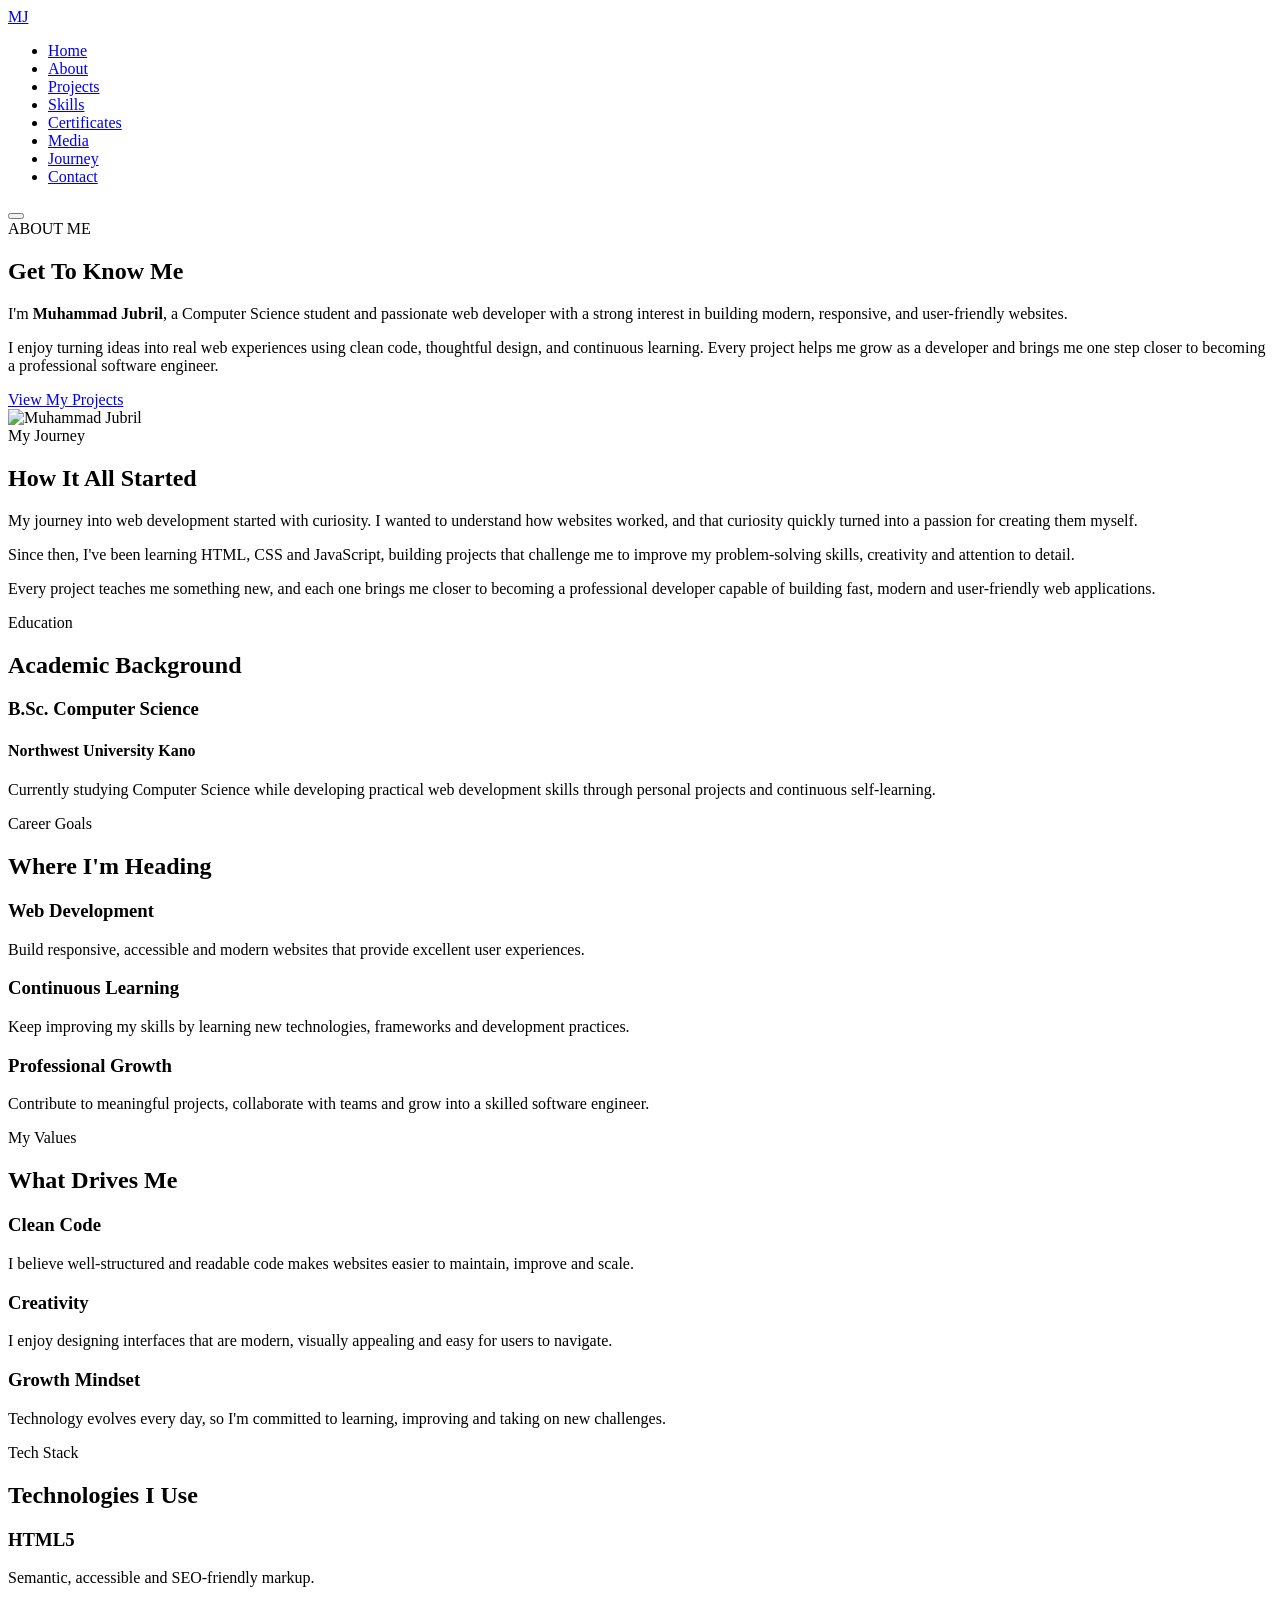
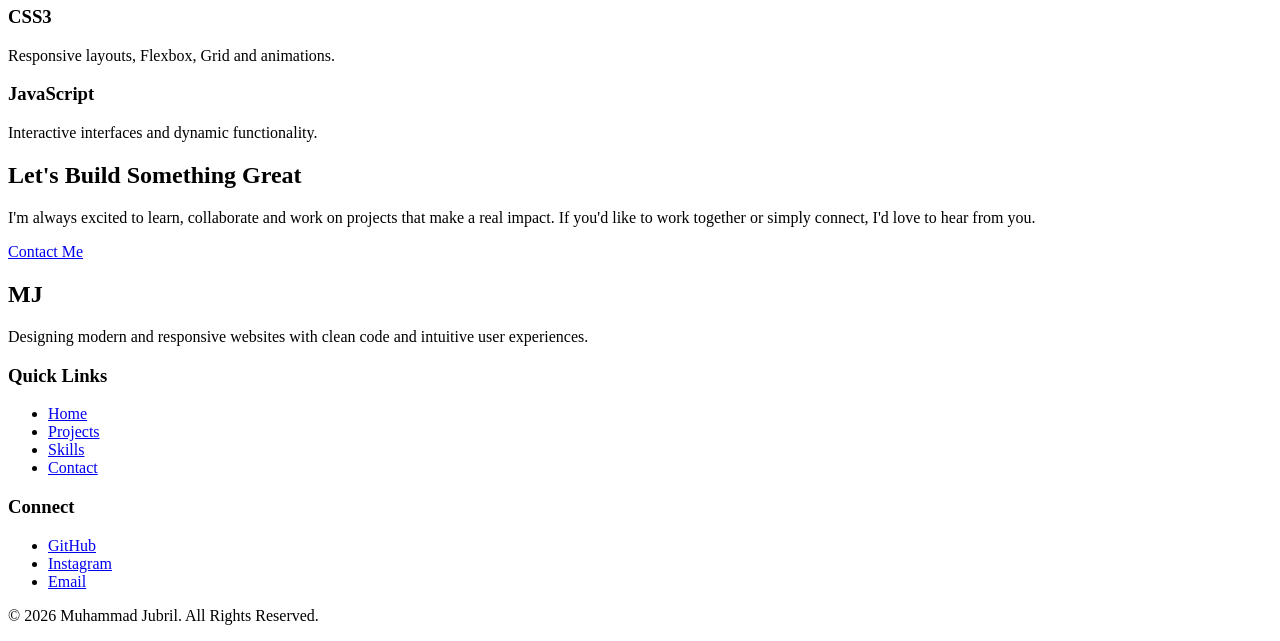
==== about.html @ e2e8fbe5 "Add files via upload" ====
<!DOCTYPE html>
<html lang="en">

<head>

    <meta charset="UTF-8">

    <meta name="viewport"
        content="width=device-width, initial-scale=1.0">

    <meta name="description"
        content="Learn more about Muhammad Jubril, Web Developer and Digital Designer.">

    <title>About | Muhammad Jubril</title>

    <link rel="stylesheet"
        href="css/style.css">

</head>

<body>

<header class="header">

    <div class="container">

        <nav class="navbar">

            <a href="index.html" class="logo">

                MJ

            </a>

            <ul class="nav-links">

                <li><a href="index.html">Home</a></li>

                <li><a href="about.html" class="active">About</a></li>

                <li><a href="projects.html">Projects</a></li>

                <li><a href="skills.html">Skills</a></li>

                <li><a href="certificates.html">Certificates</a></li>

                <li><a href="media.html">Media</a></li>

                <li><a href="journey.html">Journey</a></li>

                <li><a href="contact.html">Contact</a></li>

            </ul>

            <button class="menu-btn" aria-label="Toggle Menu">

                <span></span>
                <span></span>
                <span></span>

            </button>

        </nav>

    </div>

</header>



<main>

<section class="hero">

<div class="container hero-container">

<div class="hero-content">

<span class="section-tag">

ABOUT ME

</span>

<h1>

Get To Know Me

</h1>

<p class="hero-description">

I'm <strong>Muhammad Jubril</strong>, a Computer Science student and passionate web developer with a strong interest in building modern, responsive, and user-friendly websites.

</p>

<p class="hero-description">

I enjoy turning ideas into real web experiences using clean code, thoughtful design, and continuous learning. Every project helps me grow as a developer and brings me one step closer to becoming a professional software engineer.

</p>

<a href="projects.html" class="btn">

View My Projects

</a>

</div>

<div class="hero-image">

<div class="profile-card">

<img src="images/about.jpg"

alt="Muhammad Jubril">

</div>

</div>

</div>

</section>
<!-- =========================
                MY JOURNEY
        ========================== -->

        <section class="about-story">

            <div class="container">

                <div class="section-title">

                    <span>My Journey</span>

                    <h2>How It All Started</h2>

                </div>

                <div class="story-card">

                    <p>

                        My journey into web development started with curiosity.
                        I wanted to understand how websites worked, and that
                        curiosity quickly turned into a passion for creating
                        them myself.

                    </p>

                    <p>

                        Since then, I've been learning HTML, CSS and JavaScript,
                        building projects that challenge me to improve my
                        problem-solving skills, creativity and attention to
                        detail.

                    </p>

                    <p>

                        Every project teaches me something new, and each one
                        brings me closer to becoming a professional developer
                        capable of building fast, modern and user-friendly web
                        applications.

                    </p>

                </div>

            </div>

        </section>



        <!-- =========================
                EDUCATION
        ========================== -->

        <section class="education">

            <div class="container">

                <div class="section-title">

                    <span>Education</span>

                    <h2>Academic Background</h2>

                </div>

                <div class="timeline-card">

                    <h3>

                        B.Sc. Computer Science

                    </h3>

                    <h4>

                        Northwest University Kano

                    </h4>

                    <p>

                        Currently studying Computer Science while developing
                        practical web development skills through personal
                        projects and continuous self-learning.

                    </p>

                </div>

            </div>

        </section>



        <!-- =========================
                CAREER GOALS
        ========================== -->

        <section class="goals">

            <div class="container">

                <div class="section-title">

                    <span>Career Goals</span>

                    <h2>Where I'm Heading</h2>

                </div>

                <div class="goals-grid">

                    <div class="goal-card">

                        <h3>Web Development</h3>

                        <p>

                            Build responsive, accessible and modern websites
                            that provide excellent user experiences.

                        </p>

                    </div>

                    <div class="goal-card">

                        <h3>Continuous Learning</h3>

                        <p>

                            Keep improving my skills by learning new
                            technologies, frameworks and development practices.

                        </p>

                    </div>

                    <div class="goal-card">

                        <h3>Professional Growth</h3>

                        <p>

                            Contribute to meaningful projects, collaborate with
                            teams and grow into a skilled software engineer.

                        </p>

                    </div>

                </div>

            </div>

        </section>
        <!-- =========================
                MY VALUES
        ========================== -->

        <section class="values">

            <div class="container">

                <div class="section-title">

                    <span>My Values</span>

                    <h2>What Drives Me</h2>

                </div>

                <div class="goals-grid">

                    <div class="goal-card">

                        <h3>Clean Code</h3>

                        <p>

                            I believe well-structured and readable code makes
                            websites easier to maintain, improve and scale.

                        </p>

                    </div>

                    <div class="goal-card">

                        <h3>Creativity</h3>

                        <p>

                            I enjoy designing interfaces that are modern,
                            visually appealing and easy for users to navigate.

                        </p>

                    </div>

                    <div class="goal-card">

                        <h3>Growth Mindset</h3>

                        <p>

                            Technology evolves every day, so I'm committed to
                            learning, improving and taking on new challenges.

                        </p>

                    </div>

                </div>

            </div>

        </section>



        <!-- =========================
                TECHNOLOGIES
        ========================== -->

        <section class="tech-stack">

            <div class="container">

                <div class="section-title">

                    <span>Tech Stack</span>

                    <h2>Technologies I Use</h2>

                </div>

                <div class="skills-grid">

                    <div class="skill-card">
                        <h3>HTML5</h3>
                        <p>Semantic, accessible and SEO-friendly markup.</p>
                    </div>

                    <div class="skill-card">
                        <h3>CSS3</h3>
                        <p>Responsive layouts, Flexbox, Grid and animations.</p>
                    </div>

                    <div class="skill-card">
                        <h3>JavaScript</h3>
                        <p>Interactive interfaces and dynamic functionality.</p>
                    </div>

                </div>

            </div>

        </section>



        <!-- =========================
                CALL TO ACTION
        ========================== -->

        <section class="contact-cta">

            <div class="container">

                <div class="cta-box">

                    <h2>

                        Let's Build Something Great

                    </h2>

                    <p>

                        I'm always excited to learn, collaborate and work on
                        projects that make a real impact. If you'd like to work
                        together or simply connect, I'd love to hear from you.

                    </p>

                    <a href="contact.html" class="btn">

                        Contact Me

                    </a>

                </div>

            </div>

        </section>

    </main>



    <!-- =========================
                FOOTER
    ========================== -->

    <footer class="footer">

        <div class="container footer-container">

            <div>

                <h2 class="logo">MJ</h2>

                <p>

                    Designing modern and responsive websites with clean code
                    and intuitive user experiences.

                </p>

            </div>

            <div>

                <h3>Quick Links</h3>

                <ul>

                    <li><a href="index.html">Home</a></li>

                    <li><a href="projects.html">Projects</a></li>

                    <li><a href="skills.html">Skills</a></li>

                    <li><a href="contact.html">Contact</a></li>

                </ul>

            </div>

            <div>

                <h3>Connect</h3>

                <ul>

                    <li><a href="https://github.com/muhammad-jubril" target="_blank" rel="noopener">GitHub</a></li>

                    <li><a href="https://www.instagram.com/muhammad_.jubril?igsh=MW5jYTV4ZWEyenNybQ==" target="_blank" rel="noopener">Instagram</a></li>

                    <li><a href="mailto:muhammadjubril9000@gmail.com">Email</a></li>

                </ul>

            </div>

        </div>

        <div class="footer-bottom">

            <p>

                © 2026 Muhammad Jubril. All Rights Reserved.

            </p>

        </div>

    </footer>

    <script src="js/script.js"></script>

</body>

</html>
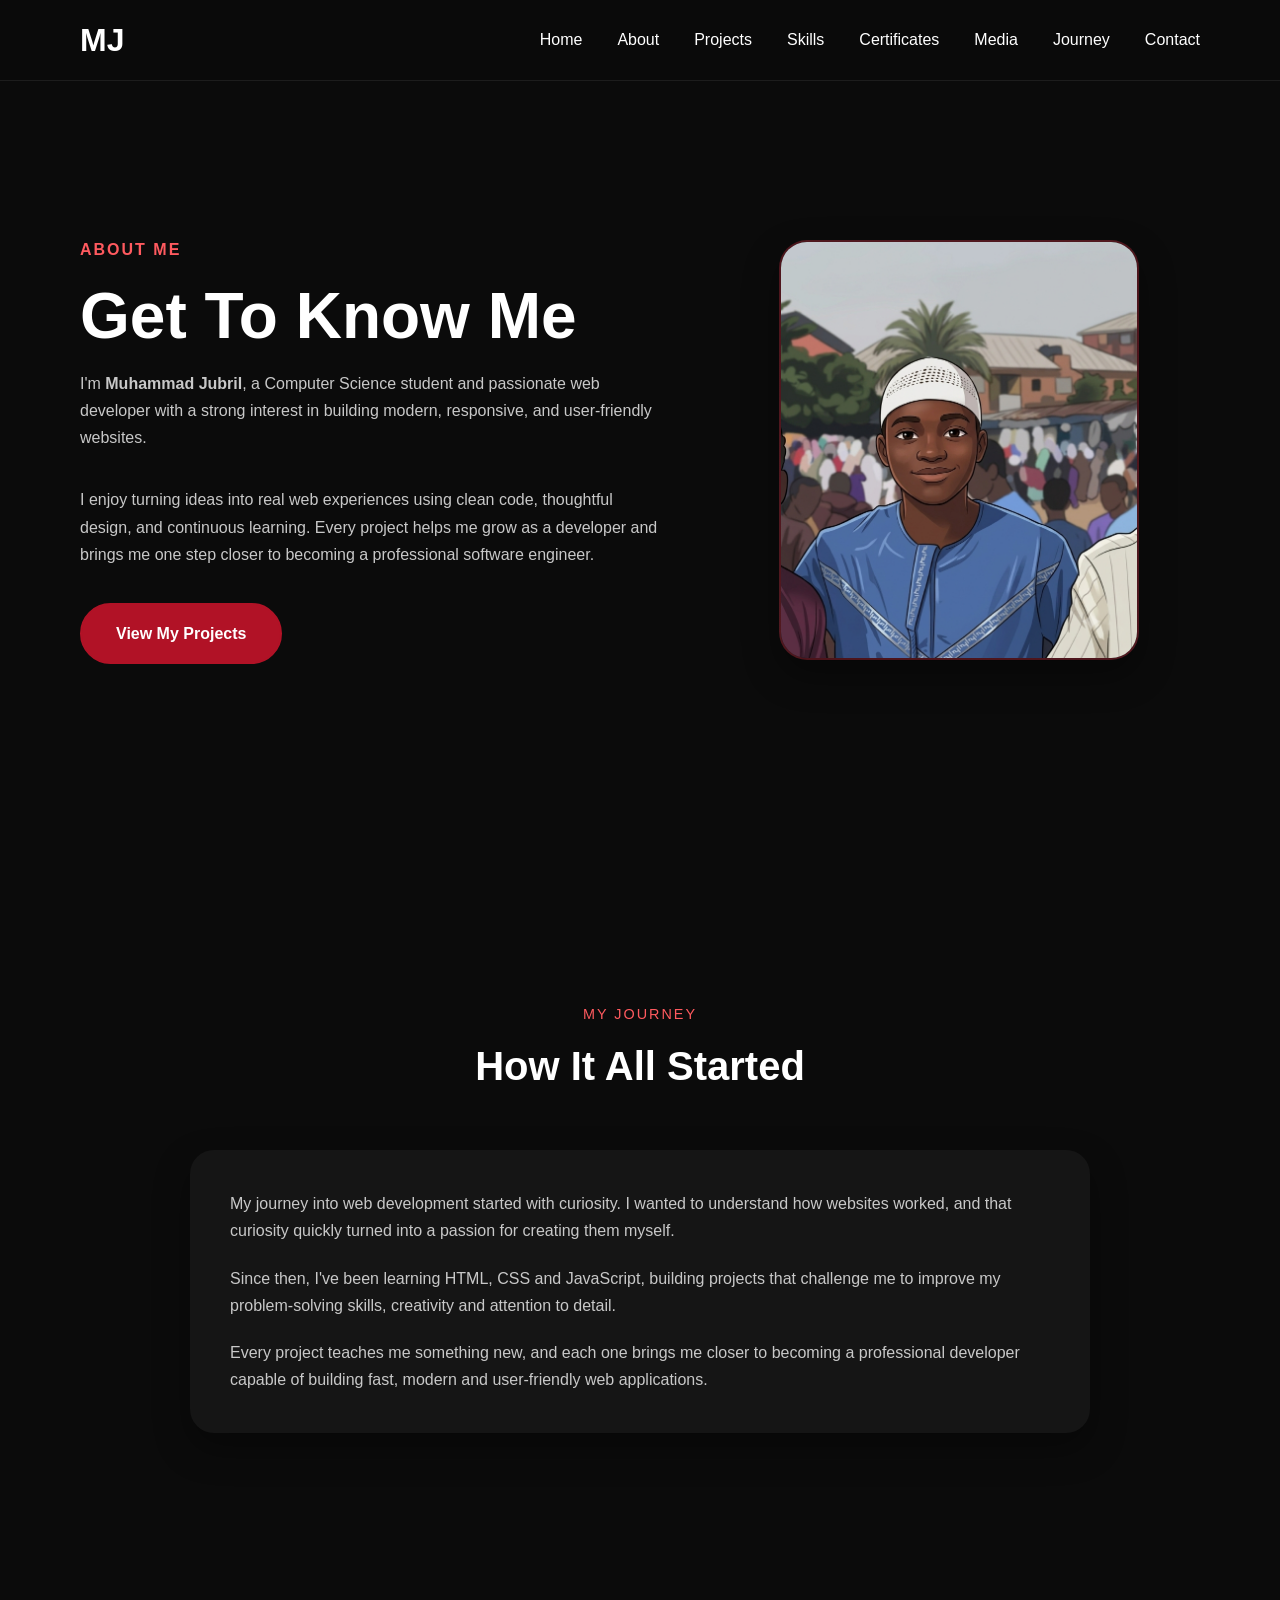
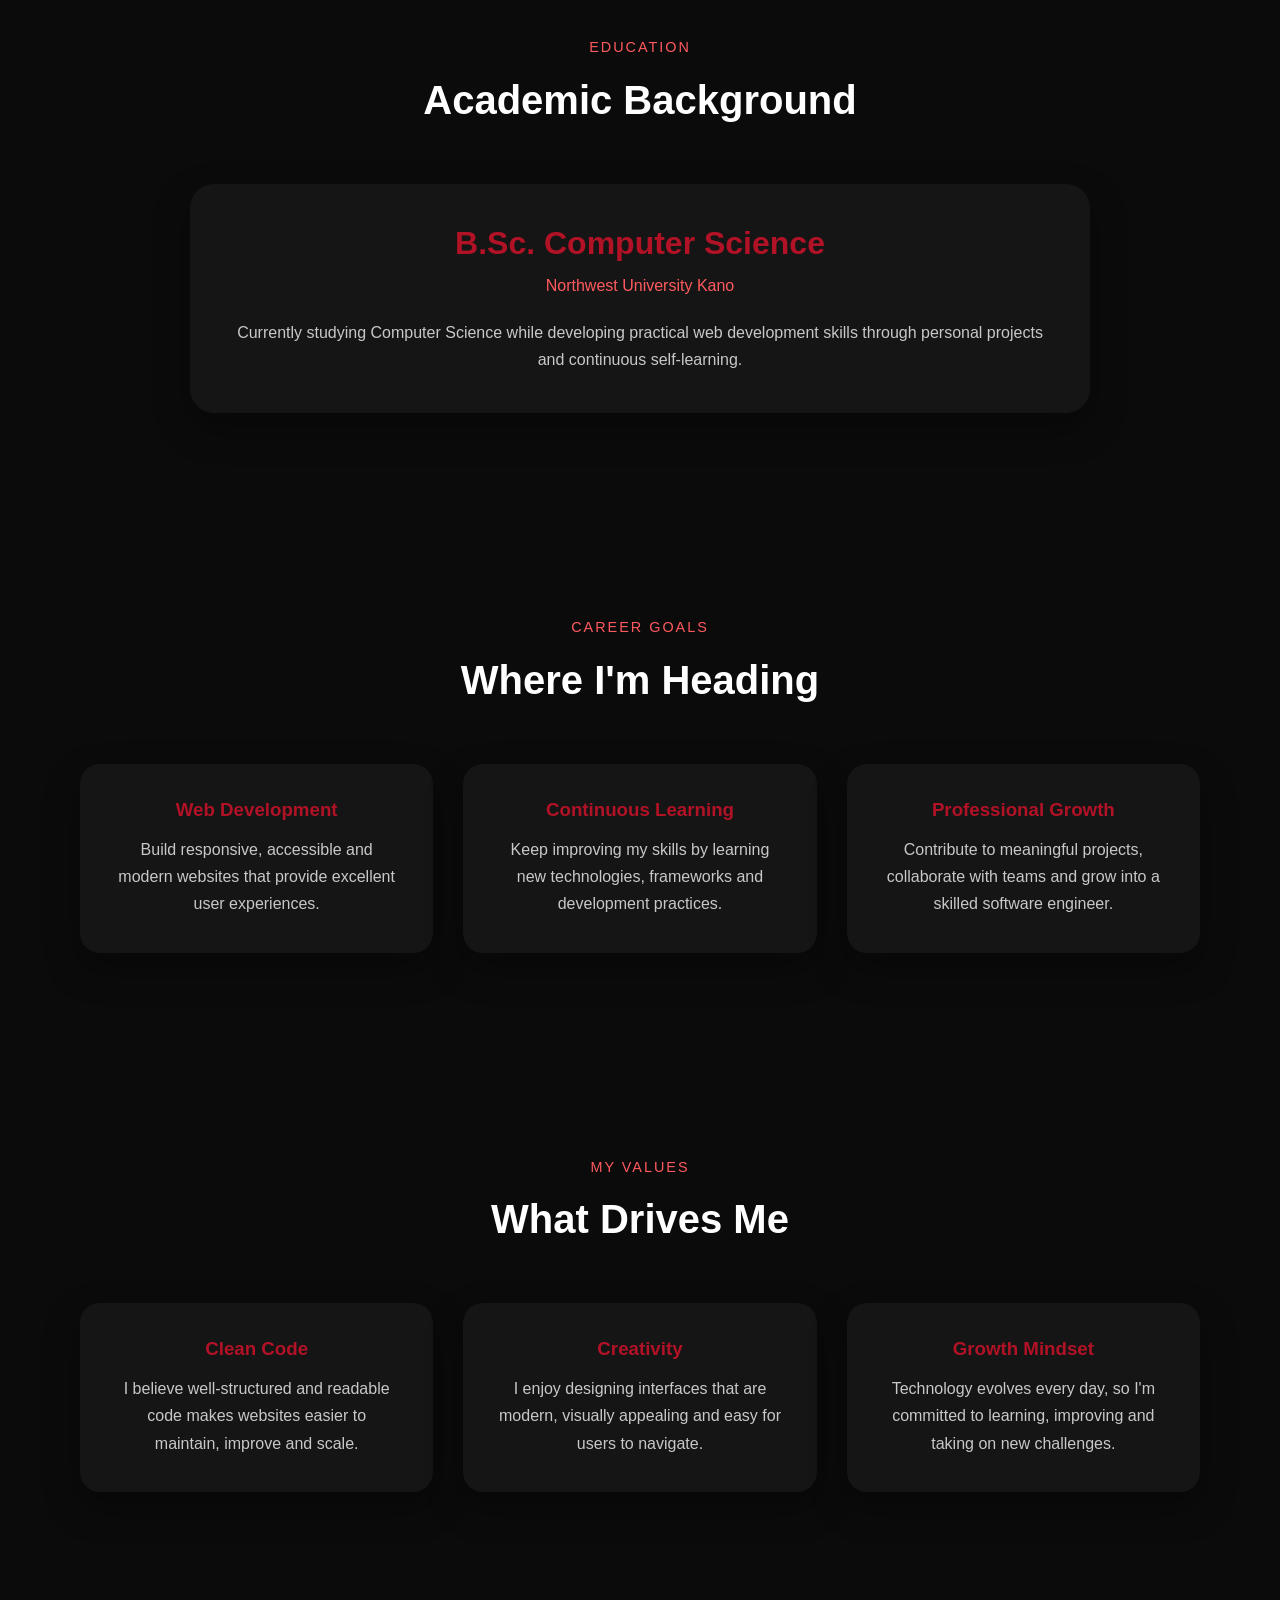
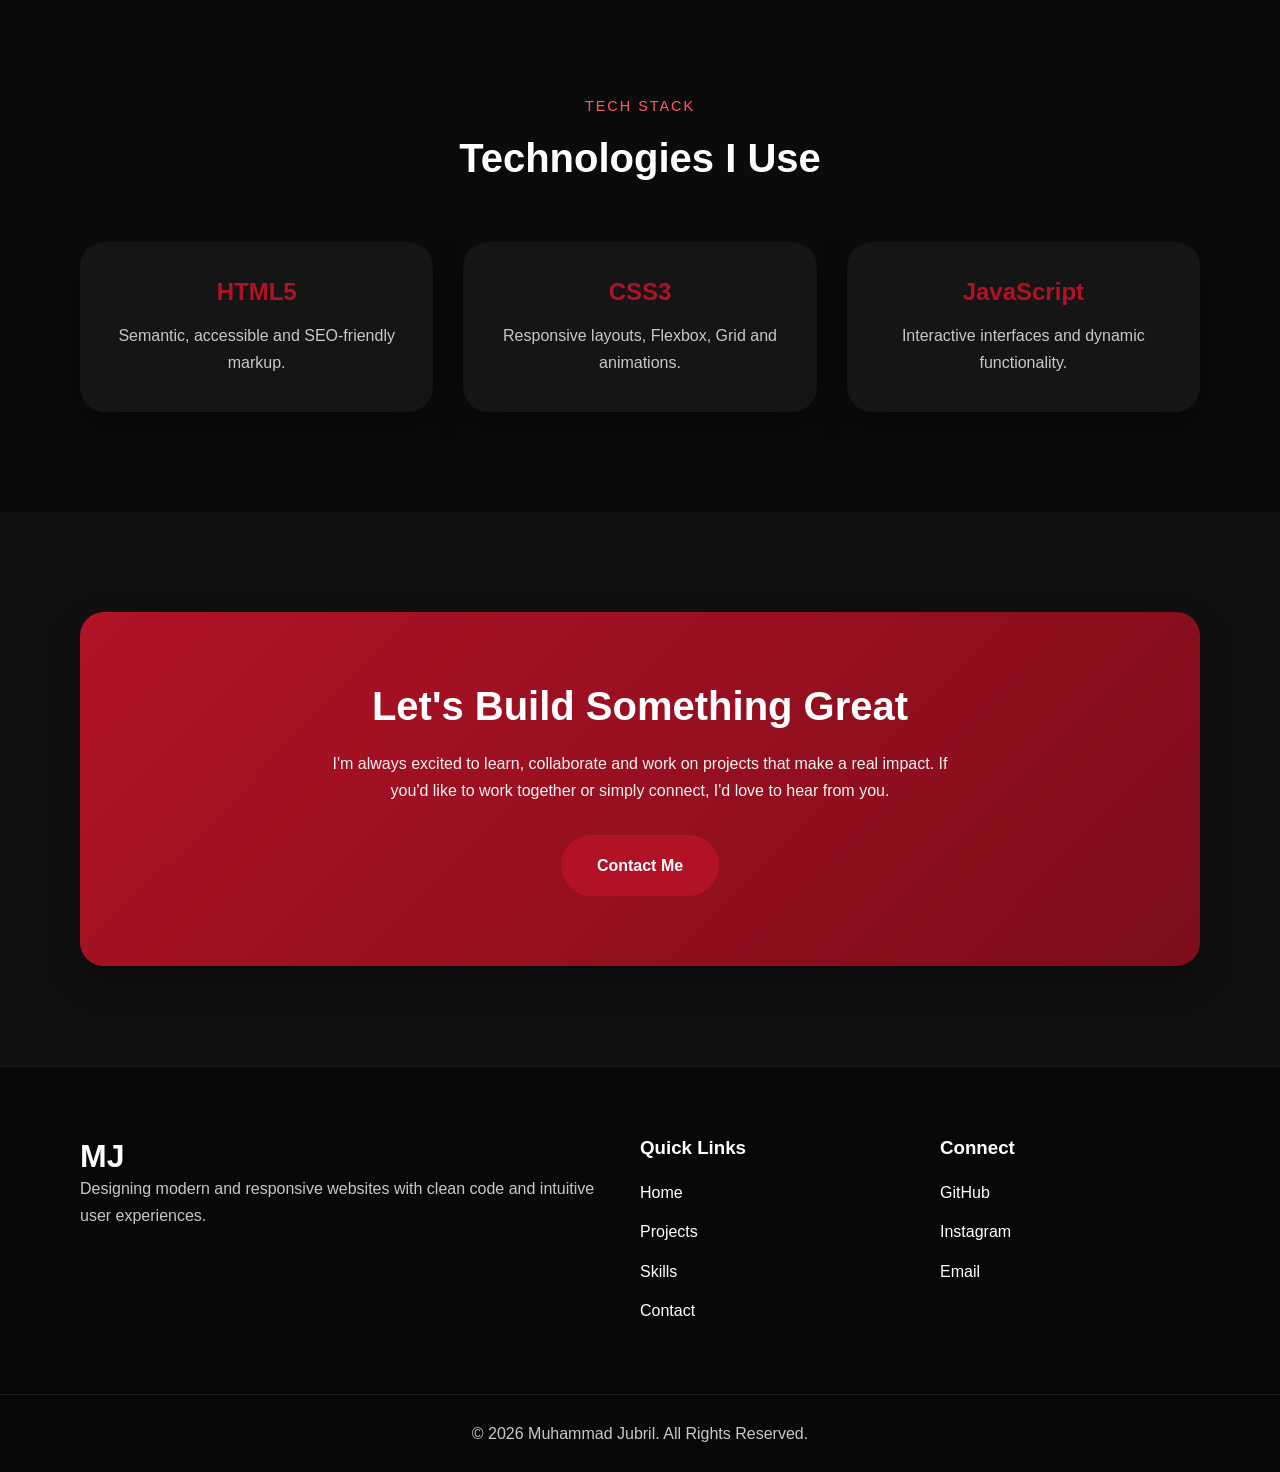
==== commit c5f6e652: "Add files via upload" ====
--- a/about.html
+++ b/about.html
@@ -12,6 +12,10 @@
         content="Learn more about Muhammad Jubril, Web Developer and Digital Designer.">
 
     <title>About | Muhammad Jubril</title>
+
+    <link rel="icon"
+        href="images/favicon.png"
+        type="image/png">
 
     <link rel="stylesheet"
         href="css/style.css">
--- a/css/style.css
+++ b/css/style.css
@@ -0,0 +1,1899 @@
+/*==================================================
+                    RESET
+==================================================*/
+
+*{
+    margin:0;
+    padding:0;
+    box-sizing:border-box;
+}
+
+html{
+    scroll-behavior:smooth;
+    overflow-x:hidden;
+}
+
+body{
+    font-family:Arial, Helvetica, sans-serif;
+    background:#0b0b0b;
+    color:#ffffff;
+    line-height:1.7;
+    overflow-x:hidden;
+}
+
+/*==================================================
+                ROOT VARIABLES
+==================================================*/
+
+:root{
+
+    --primary:#b11226;
+    --secondary:#ff5a5f;
+    --accent:#ffb347;
+
+    --bg:#0b0b0b;
+    --surface:#151515;
+    --surface-light:#1d1d1d;
+
+    --text:#ffffff;
+    --text-light:#c8c8c8;
+
+    --border:rgba(255,255,255,.08);
+
+    --shadow:0 15px 35px rgba(0,0,0,.35);
+
+    --radius:18px;
+
+    --transition:.35s ease;
+
+}
+
+/*==================================================
+                GLOBAL
+==================================================*/
+
+.container{
+
+    width:min(1120px,90%);
+    margin:auto;
+
+}
+
+section{
+
+    padding:100px 0;
+
+}
+
+img{
+
+    width:100%;
+    display:block;
+
+}
+
+a{
+
+    text-decoration:none;
+    color:inherit;
+
+}
+
+ul{
+
+    list-style:none;
+
+}
+
+h1,h2,h3{
+
+    line-height:1.2;
+
+}
+
+p{
+
+    color:var(--text-light);
+
+}
+
+.section-tag{
+
+    display:inline-block;
+
+    color:var(--secondary);
+
+    font-weight:bold;
+
+    text-transform:uppercase;
+
+    letter-spacing:2px;
+
+    margin-bottom:15px;
+
+}
+
+.section-title{
+
+    text-align:center;
+
+    margin-bottom:60px;
+
+}
+
+.section-title span{
+
+    color:var(--secondary);
+
+    text-transform:uppercase;
+
+    letter-spacing:2px;
+
+    font-size:.9rem;
+
+}
+
+.section-title h2{
+
+    margin-top:15px;
+
+    font-size:2.5rem;
+
+}
+
+/*==================================================
+                    BUTTONS
+==================================================*/
+
+.btn{
+
+    display:inline-block;
+
+    padding:15px 34px;
+
+    background:var(--primary);
+
+    border:2px solid var(--primary);
+
+    border-radius:50px;
+
+    color:#fff;
+
+    font-weight:bold;
+
+    transition:var(--transition);
+
+}
+
+.btn:hover{
+
+    background:transparent;
+
+    transform:translateY(-5px);
+
+}
+
+.btn-outline{
+
+    background:transparent;
+
+}
+
+.btn-outline:hover{
+
+    background:var(--primary);
+
+}
+
+/*==================================================
+                    HEADER
+==================================================*/
+
+.header{
+
+    position:fixed;
+
+    top:0;
+    left:0;
+
+    width:100%;
+
+    background:rgba(11,11,11,.94);
+
+    -webkit-backdrop-filter:blur(12px);
+
+    backdrop-filter:blur(12px);
+
+    border-bottom:1px solid var(--border);
+
+    z-index:1000;
+
+    -webkit-transform:translateZ(0);
+
+    transform:translateZ(0);
+
+    -webkit-backface-visibility:hidden;
+
+    backface-visibility:hidden;
+
+}
+
+.navbar{
+
+    height:80px;
+
+    display:flex;
+
+    justify-content:space-between;
+
+    align-items:center;
+
+}
+
+.logo{
+
+    font-size:2rem;
+
+    font-weight:bold;
+
+    color:#fff;
+
+}
+
+.logo span{
+
+    color:var(--primary);
+
+}
+
+.nav-links{
+
+    display:flex;
+
+    gap:35px;
+
+}
+
+.nav-links a{
+
+    position:relative;
+
+    transition:var(--transition);
+
+}
+
+.nav-links a:hover,
+
+.nav-links a.active{
+
+    color:var(--secondary);
+
+}
+
+.nav-links a::after{
+
+    content:"";
+
+    position:absolute;
+
+    left:0;
+
+    bottom:-8px;
+
+    width:0;
+
+    height:2px;
+
+    background:var(--primary);
+
+    transition:var(--transition);
+
+}
+
+.nav-links a:hover::after,
+
+.nav-links a.active::after{
+
+    width:100%;
+
+}
+
+/*==================================================
+            HAMBURGER MENU
+==================================================*/
+
+.menu-btn{
+
+    width:34px;
+
+    height:26px;
+
+    display:none;
+
+    flex-direction:column;
+
+    justify-content:space-between;
+
+    cursor:pointer;
+
+    background:none;
+
+    border:none;
+
+}
+
+.menu-btn span{
+
+    width:100%;
+
+    height:3px;
+
+    border-radius:20px;
+
+    background:#fff;
+
+    transition:.35s;
+
+}
+
+.menu-btn.active span:nth-child(1){
+
+    transform:translateY(11px) rotate(45deg);
+
+}
+
+.menu-btn.active span:nth-child(2){
+
+    opacity:0;
+
+}
+
+.menu-btn.active span:nth-child(3){
+
+    transform:translateY(-11px) rotate(-45deg);
+
+}
+
+/*==================================================
+                    HERO
+==================================================*/
+
+.hero{
+
+    min-height:100vh;
+
+    display:flex;
+
+    align-items:center;
+
+}
+
+.hero-container{
+
+    display:grid;
+
+    grid-template-columns:1.2fr 1fr;
+
+    gap:60px;
+
+    align-items:center;
+
+}
+
+.hero-subtitle{
+
+    color:var(--secondary);
+
+    text-transform:uppercase;
+
+    letter-spacing:2px;
+
+    margin-bottom:20px;
+
+}
+
+.hero h1{
+
+    font-size:4rem;
+
+    margin-bottom:15px;
+
+}
+
+.hero h1 span{
+
+    color:var(--primary);
+
+}
+
+.hero h2{
+
+    color:var(--accent);
+
+    font-size:2rem;
+
+    min-height:50px;
+
+    margin-bottom:25px;
+
+}
+
+.hero-description{
+
+    max-width:600px;
+
+    margin-bottom:35px;
+
+}
+
+.hero-buttons{
+
+    display:flex;
+
+    gap:20px;
+
+    flex-wrap:wrap;
+
+}
+/*==================================================
+                   PROFILE CARD
+==================================================*/
+
+.hero-image{
+
+    display:flex;
+
+    justify-content:center;
+
+    align-items:center;
+
+}
+
+.profile-card{
+
+    width:360px;
+
+    height:420px;
+
+    background:linear-gradient(
+        145deg,
+        var(--surface),
+        var(--surface-light)
+    );
+
+    border:2px solid rgba(177,18,38,.35);
+
+    border-radius:28px;
+
+    overflow:hidden;
+
+    box-shadow:var(--shadow);
+
+    transition:var(--transition);
+
+    animation:float 5s ease-in-out infinite;
+
+}
+
+.profile-card:hover{
+
+    transform:translateY(-10px);
+
+    border-color:var(--primary);
+
+}
+
+.profile-card img{
+
+    width:100%;
+
+    height:100%;
+
+    object-fit:cover;
+
+}
+
+
+/*==================================================
+                    STATS
+==================================================*/
+
+.stats{
+
+    background:#101010;
+
+}
+
+.stats-grid{
+
+    display:grid;
+
+    grid-template-columns:repeat(4,1fr);
+
+    gap:25px;
+
+}
+
+.stat-card{
+
+    background:var(--surface);
+
+    padding:35px 25px;
+
+    border-radius:var(--radius);
+
+    text-align:center;
+
+    transition:var(--transition);
+
+    border:1px solid transparent;
+
+}
+
+.stat-card:hover{
+
+    transform:translateY(-8px);
+
+    border-color:var(--primary);
+
+}
+
+.stat-card h2{
+
+    font-size:2.8rem;
+
+    color:var(--primary);
+
+    margin-bottom:10px;
+
+}
+
+.stat-card p{
+
+    color:var(--text-light);
+
+}
+
+
+/*==================================================
+                ABOUT SECTION
+==================================================*/
+
+.about-preview{
+
+    background:var(--bg);
+
+}
+
+.about-container{
+
+    display:grid;
+
+    grid-template-columns:1fr 1.1fr;
+
+    gap:60px;
+
+    align-items:center;
+
+}
+
+.about-image img{
+
+    border-radius:24px;
+
+    box-shadow:var(--shadow);
+
+}
+
+.about-content h2{
+
+    font-size:2.6rem;
+
+    margin-bottom:25px;
+
+}
+
+.about-content p{
+
+    margin-bottom:20px;
+
+}
+
+
+/*==================================================
+                PROJECTS
+==================================================*/
+
+.projects-preview{
+
+    background:#101010;
+
+}
+
+.projects-grid{
+
+    display:grid;
+
+    grid-template-columns:repeat(3,1fr);
+
+    gap:30px;
+
+}
+
+.project-card{
+
+    background:var(--surface);
+
+    border-radius:22px;
+
+    overflow:hidden;
+
+    transition:var(--transition);
+
+    box-shadow:var(--shadow);
+
+}
+
+.project-card:hover{
+
+    transform:translateY(-10px);
+
+}
+
+.project-card img{
+
+    height:220px;
+
+    object-fit:cover;
+
+    transition:.4s;
+
+}
+
+.project-card:hover img{
+
+    transform:scale(1.05);
+
+}
+
+.project-content{
+
+    padding:28px;
+
+}
+
+.project-content h3{
+
+    margin-bottom:15px;
+
+    font-size:1.4rem;
+
+}
+
+.project-content p{
+
+    margin-bottom:20px;
+
+}
+
+.project-tags{
+
+    display:flex;
+
+    flex-wrap:wrap;
+
+    gap:10px;
+
+    margin-bottom:20px;
+
+}
+
+.project-tags span{
+
+    background:rgba(177,18,38,.15);
+
+    color:var(--secondary);
+
+    padding:8px 16px;
+
+    border-radius:30px;
+
+    font-size:.85rem;
+
+}
+
+.project-links{
+
+    display:flex;
+
+    justify-content:space-between;
+
+    margin-top:10px;
+
+}
+
+.project-links a{
+
+    color:var(--text);
+
+    font-weight:bold;
+
+    transition:var(--transition);
+
+}
+
+.project-links a:hover{
+
+    color:var(--secondary);
+
+}
+
+.section-button{
+
+    text-align:center;
+
+    margin-top:60px;
+
+}
+
+
+/*==================================================
+                ANIMATION
+==================================================*/
+
+@keyframes float{
+
+    0%{
+
+        transform:translateY(0);
+
+    }
+
+    50%{
+
+        transform:translateY(-12px);
+
+    }
+
+    100%{
+
+        transform:translateY(0);
+
+    }
+
+}
+/*==================================================
+                    SKILLS
+==================================================*/
+
+.skills-preview{
+
+    background:var(--bg);
+
+}
+
+.skills-grid{
+
+    display:grid;
+
+    grid-template-columns:repeat(3,1fr);
+
+    gap:30px;
+
+}
+
+.skill-card{
+
+    background:var(--surface);
+
+    padding:35px;
+
+    border-radius:var(--radius);
+
+    text-align:center;
+
+    transition:var(--transition);
+
+    box-shadow:var(--shadow);
+
+}
+
+.skill-card:hover{
+
+    transform:translateY(-10px);
+
+    border:1px solid var(--primary);
+
+}
+
+.skill-card h3{
+
+    color:var(--primary);
+
+    margin-bottom:15px;
+
+}
+
+.skill-card p{
+
+    color:var(--text-light);
+
+}
+
+
+
+/*==================================================
+                CERTIFICATES
+==================================================*/
+
+.certificate-preview{
+
+    background:#101010;
+
+}
+
+.certificate-container{
+
+    display:grid;
+
+    grid-template-columns:1.1fr 1fr;
+
+    gap:60px;
+
+    align-items:center;
+
+}
+
+.certificate-image img{
+
+    border-radius:20px;
+
+    box-shadow:var(--shadow);
+
+}
+
+.certificate-content h2{
+
+    font-size:2.5rem;
+
+    margin:20px 0;
+
+}
+
+.certificate-content p{
+
+    margin-bottom:30px;
+
+}
+
+
+
+/*==================================================
+                MEDIA
+==================================================*/
+
+.media-preview{
+
+    background:var(--bg);
+
+}
+
+.media-grid{
+
+    display:grid;
+
+    grid-template-columns:repeat(3,1fr);
+
+    gap:30px;
+
+}
+
+.media-card{
+
+    background:var(--surface);
+
+    border-radius:20px;
+
+    padding:25px;
+
+    box-shadow:var(--shadow);
+
+}
+
+.media-card h3{
+
+    margin-bottom:20px;
+
+    color:var(--primary);
+
+}
+
+.media-card video,
+
+.media-card audio,
+
+.media-card iframe{
+
+    width:100%;
+
+    border:none;
+
+    border-radius:12px;
+
+}
+
+.media-card iframe{
+
+    aspect-ratio:16/9;
+
+}
+
+
+
+/*==================================================
+                CONTACT CTA
+==================================================*/
+
+.contact-cta{
+
+    background:#101010;
+
+}
+
+.cta-box{
+
+    background:linear-gradient(
+        135deg,
+        var(--primary),
+        #7d0d1a
+    );
+
+    padding:70px 40px;
+
+    border-radius:24px;
+
+    text-align:center;
+
+    box-shadow:var(--shadow);
+
+}
+
+.cta-box h2{
+
+    font-size:2.5rem;
+
+    margin-bottom:20px;
+
+}
+
+.cta-box p{
+
+    max-width:650px;
+
+    margin:0 auto 30px;
+
+    color:#f2f2f2;
+
+}
+
+
+
+/*==================================================
+                    FOOTER
+==================================================*/
+
+.footer{
+
+    background:#080808;
+
+    border-top:1px solid var(--border);
+
+}
+
+.footer-container{
+
+    display:grid;
+
+    grid-template-columns:2fr 1fr 1fr;
+
+    gap:40px;
+
+    padding:70px 0;
+
+}
+
+.footer h3{
+
+    margin-bottom:20px;
+
+}
+
+.footer ul{
+
+    display:flex;
+
+    flex-direction:column;
+
+    gap:12px;
+
+}
+
+.footer a{
+
+    transition:var(--transition);
+
+}
+
+.footer a:hover{
+
+    color:var(--secondary);
+
+}
+
+.footer-bottom{
+
+    text-align:center;
+
+    padding:25px 0;
+
+    border-top:1px solid var(--border);
+
+}
+
+
+
+/*==================================================
+                RESPONSIVE
+==================================================*/
+
+@media(max-width:992px){
+
+.hero-container,
+
+.about-container,
+
+.certificate-container{
+
+    grid-template-columns:1fr;
+
+    text-align:center;
+
+}
+
+.hero-image{
+
+    order:-1;
+
+}
+
+.projects-grid,
+
+.skills-grid,
+
+.media-grid{
+
+    grid-template-columns:repeat(2,1fr);
+
+}
+
+.stats-grid{
+
+    grid-template-columns:repeat(2,1fr);
+
+}
+
+.footer-container{
+
+    grid-template-columns:1fr;
+
+    text-align:center;
+
+}
+
+}
+
+
+
+@media(max-width:768px){
+
+.menu-btn{
+
+    display:flex;
+
+}
+
+.nav-links{
+
+    position:fixed;
+
+    top:80px;
+
+    right:-100%;
+
+    width:280px;
+
+    height:calc(100vh - 80px);
+
+    background:#111;
+
+    flex-direction:column;
+
+    justify-content:flex-start;
+
+    align-items:center;
+
+    padding-top:50px;
+
+    gap:30px;
+
+    transition:.35s ease;
+
+    border-left:1px solid var(--border);
+
+}
+
+.nav-links.active{
+
+    right:0;
+
+}
+
+.hero{
+
+    padding-top:120px;
+
+}
+
+.hero h1{
+
+    font-size:2.8rem;
+
+}
+
+.hero h2{
+
+    font-size:1.6rem;
+
+}
+
+.hero-buttons{
+
+    justify-content:center;
+
+}
+
+.profile-card{
+
+    width:280px;
+
+    height:340px;
+
+}
+
+.projects-grid,
+
+.skills-grid,
+
+.media-grid,
+
+.stats-grid{
+
+    grid-template-columns:1fr;
+
+}
+
+.section-title h2,
+
+.about-content h2,
+
+.certificate-content h2,
+
+.cta-box h2{
+
+    font-size:2rem;
+
+}
+
+.btn{
+
+    width:100%;
+
+    text-align:center;
+
+}
+
+.project-links{
+
+    flex-direction:column;
+
+    gap:12px;
+
+    align-items:flex-start;
+
+}
+.goals-grid{
+
+    grid-template-columns:1fr;
+
+}
+
+.story-card,
+.timeline-card{
+
+    padding:30px 22px;
+
+}
+}
+
+
+
+@media(max-width:480px){
+
+section{
+
+    padding:70px 0;
+
+}
+
+.container{
+
+    width:92%;
+
+}
+
+.logo{
+
+    font-size:1.7rem;
+
+}
+
+.hero h1{
+
+    font-size:2.2rem;
+
+}
+
+.hero h2{
+
+    font-size:1.3rem;
+
+}
+
+.hero-description{
+
+    font-size:.95rem;
+
+}
+
+.profile-card{
+
+    width:230px;
+
+    height:290px;
+
+}
+
+.cta-box{
+
+    padding:50px 25px;
+
+}
+
+}
+/*==========================================
+            SCROLL ANIMATION
+==========================================*/
+
+.stat-card,
+.project-card,
+.skill-card,
+.media-card{
+
+    opacity:0;
+
+    transform:translateY(40px);
+
+    transition:.7s ease;
+
+}
+
+.stat-card.show,
+.project-card.show,
+.skill-card.show,
+.media-card.show{
+
+    opacity:1;
+
+    transform:translateY(0);
+
+}
+/*==================================================
+                ABOUT PAGE
+==================================================*/
+
+.about-story,
+.education,
+.goals,
+.values,
+.tech-stack{
+
+    padding:100px 0;
+
+}
+
+.story-card,
+.timeline-card{
+
+    max-width:900px;
+
+    margin:auto;
+
+    background:var(--surface);
+
+    padding:40px;
+
+    border-radius:24px;
+
+    box-shadow:var(--shadow);
+
+}
+
+.story-card p{
+
+    margin-bottom:20px;
+
+}
+
+.story-card p:last-child{
+
+    margin-bottom:0;
+
+}
+
+.timeline-card{
+
+    text-align:center;
+
+}
+
+.timeline-card h3{
+
+    color:var(--primary);
+
+    margin-bottom:10px;
+
+    font-size:2rem;
+
+}
+
+.timeline-card h4{
+
+    color:var(--secondary);
+
+    margin-bottom:20px;
+
+    font-weight:normal;
+
+}
+
+.goals-grid{
+
+    display:grid;
+
+    grid-template-columns:repeat(3,1fr);
+
+    gap:30px;
+
+}
+
+.goal-card{
+
+    background:var(--surface);
+
+    padding:35px;
+
+    border-radius:20px;
+
+    text-align:center;
+
+    transition:var(--transition);
+
+    box-shadow:var(--shadow);
+
+}
+
+.goal-card:hover{
+
+    transform:translateY(-10px);
+
+    border:1px solid var(--primary);
+
+}
+
+.goal-card h3{
+
+    color:var(--primary);
+
+    margin-bottom:15px;
+
+}
+/*==================================================
+            PROJECTS PAGE
+==================================================*/
+
+
+.project-showcase{
+
+    padding:100px 0;
+
+    background:var(--bg);
+
+}
+
+
+.project-detail{
+
+    display:grid;
+
+    grid-template-columns:1fr 1fr;
+
+    gap:60px;
+
+    align-items:center;
+
+    margin-bottom:100px;
+
+    background:var(--surface);
+
+    padding:40px;
+
+    border-radius:30px;
+
+    box-shadow:var(--shadow);
+
+}
+
+
+.project-detail.reverse{
+
+    direction:rtl;
+
+}
+
+
+.project-detail.reverse .project-detail-content{
+
+    direction:ltr;
+
+}
+
+
+
+.project-detail-image{
+
+    overflow:hidden;
+
+    border-radius:22px;
+
+}
+
+
+.project-detail-image img{
+
+    width:100%;
+
+    height:350px;
+
+    object-fit:cover;
+
+    transition:.5s ease;
+
+}
+
+
+.project-detail:hover 
+.project-detail-image img{
+
+    transform:scale(1.05);
+
+}
+
+
+
+
+.project-detail-content h2{
+
+    font-size:2.5rem;
+
+    margin:20px 0;
+
+}
+
+
+
+.project-detail-content p{
+
+    color:var(--text-light);
+
+    margin-bottom:18px;
+
+    line-height:1.8;
+
+}
+
+
+
+
+/* PROJECT TECHNOLOGY TAGS */
+
+.project-tech{
+
+    display:flex;
+
+    flex-wrap:wrap;
+
+    gap:12px;
+
+    margin:25px 0;
+
+}
+
+
+.project-tech span{
+
+    background:rgba(177,18,38,.15);
+
+    color:var(--secondary);
+
+    padding:8px 18px;
+
+    border-radius:50px;
+
+    font-size:.9rem;
+
+    border:1px solid rgba(177,18,38,.3);
+
+}
+
+
+
+
+/* PROJECT BUTTONS */
+
+.project-buttons{
+
+    display:flex;
+
+    gap:15px;
+
+    margin-top:30px;
+
+}
+
+
+.btn-outline{
+
+    background:transparent;
+
+    border:2px solid var(--primary);
+
+    color:var(--text);
+
+}
+
+
+.btn-outline:hover{
+
+    background:var(--primary);
+
+    color:white;
+
+}
+/*==================================================
+            DEVELOPMENT PROCESS
+==================================================*/
+
+
+.process{
+
+    padding:100px 0;
+
+    background:#101010;
+
+}
+
+
+.process-grid{
+
+    display:grid;
+
+    grid-template-columns:repeat(4,1fr);
+
+    gap:25px;
+
+}
+
+
+
+.process-card{
+
+    background:var(--surface);
+
+    padding:35px 25px;
+
+    border-radius:22px;
+
+    text-align:center;
+
+    box-shadow:var(--shadow);
+
+    transition:var(--transition);
+
+    border:1px solid transparent;
+
+}
+
+
+
+.process-card:hover{
+
+    transform:translateY(-10px);
+
+    border-color:var(--primary);
+
+}
+
+
+
+.process-card h3{
+
+    color:var(--primary);
+
+    margin-bottom:15px;
+
+    font-size:1.3rem;
+
+}
+
+
+
+.process-card p{
+
+    color:var(--text-light);
+
+    line-height:1.7;
+
+}
+
+
+
+/*==================================================
+            PROJECT RESPONSIVE
+==================================================*/
+
+
+@media(max-width:992px){
+
+
+    .project-detail{
+
+        grid-template-columns:1fr;
+
+        gap:35px;
+
+    }
+
+
+    .project-detail.reverse{
+
+        direction:ltr;
+
+    }
+
+
+    .process-grid{
+
+        grid-template-columns:repeat(2,1fr);
+
+    }
+
+
+}
+
+
+
+
+@media(max-width:768px){
+
+
+    .project-detail{
+
+        padding:25px;
+
+        margin-bottom:60px;
+
+        border-radius:20px;
+
+    }
+
+
+    .project-detail-image img{
+
+        height:250px;
+
+    }
+
+
+    .project-detail-content h2{
+
+        font-size:2rem;
+
+    }
+
+
+    .project-buttons{
+
+        flex-direction:column;
+
+    }
+
+
+    .project-buttons .btn{
+
+        width:100%;
+
+    }
+
+
+    .process-grid{
+
+        grid-template-columns:1fr;
+
+    }
+
+
+}
+
+
+
+@media(max-width:480px){
+
+
+    .project-detail{
+
+        padding:20px;
+
+    }
+
+
+    .project-detail-content h2{
+
+        font-size:1.7rem;
+
+    }
+
+
+    .project-tech span{
+
+        font-size:.8rem;
+
+        padding:7px 14px;
+
+    }
+
+
+}
+/*==================================================
+                SKILLS PAGE
+==================================================*/
+
+
+.skills-section,
+.design-skills,
+.tools-section,
+.learning-section{
+
+    padding:100px 0;
+
+}
+
+
+
+/* SKILL CARDS */
+
+.skills-grid{
+
+    display:grid;
+
+    grid-template-columns:repeat(3,1fr);
+
+    gap:30px;
+
+}
+
+
+
+.skill-card{
+
+    background:var(--surface);
+
+    padding:35px;
+
+    border-radius:25px;
+
+    box-shadow:var(--shadow);
+
+    transition:var(--transition);
+
+    border:1px solid transparent;
+
+}
+
+
+
+.skill-card:hover{
+
+    transform:translateY(-10px);
+
+    border-color:var(--primary);
+
+}
+
+
+
+.skill-card h3{
+
+    font-size:1.5rem;
+
+    margin-bottom:15px;
+
+    color:var(--primary);
+
+}
+
+
+
+.skill-card p{
+
+    color:var(--text-light);
+
+    line-height:1.7;
+
+}
+
+
+
+/*==================================================
+            SKILL PROGRESS BAR
+==================================================*/
+
+
+.skill-level{
+
+    width:100%;
+
+    height:8px;
+
+    background:#242424;
+
+    border-radius:50px;
+
+    overflow:hidden;
+
+    margin-top:25px;
+
+}
+
+
+
+.skill-level span{
+
+    display:block;
+
+    height:100%;
+
+    background:linear-gradient(
+
+        90deg,
+
+  
